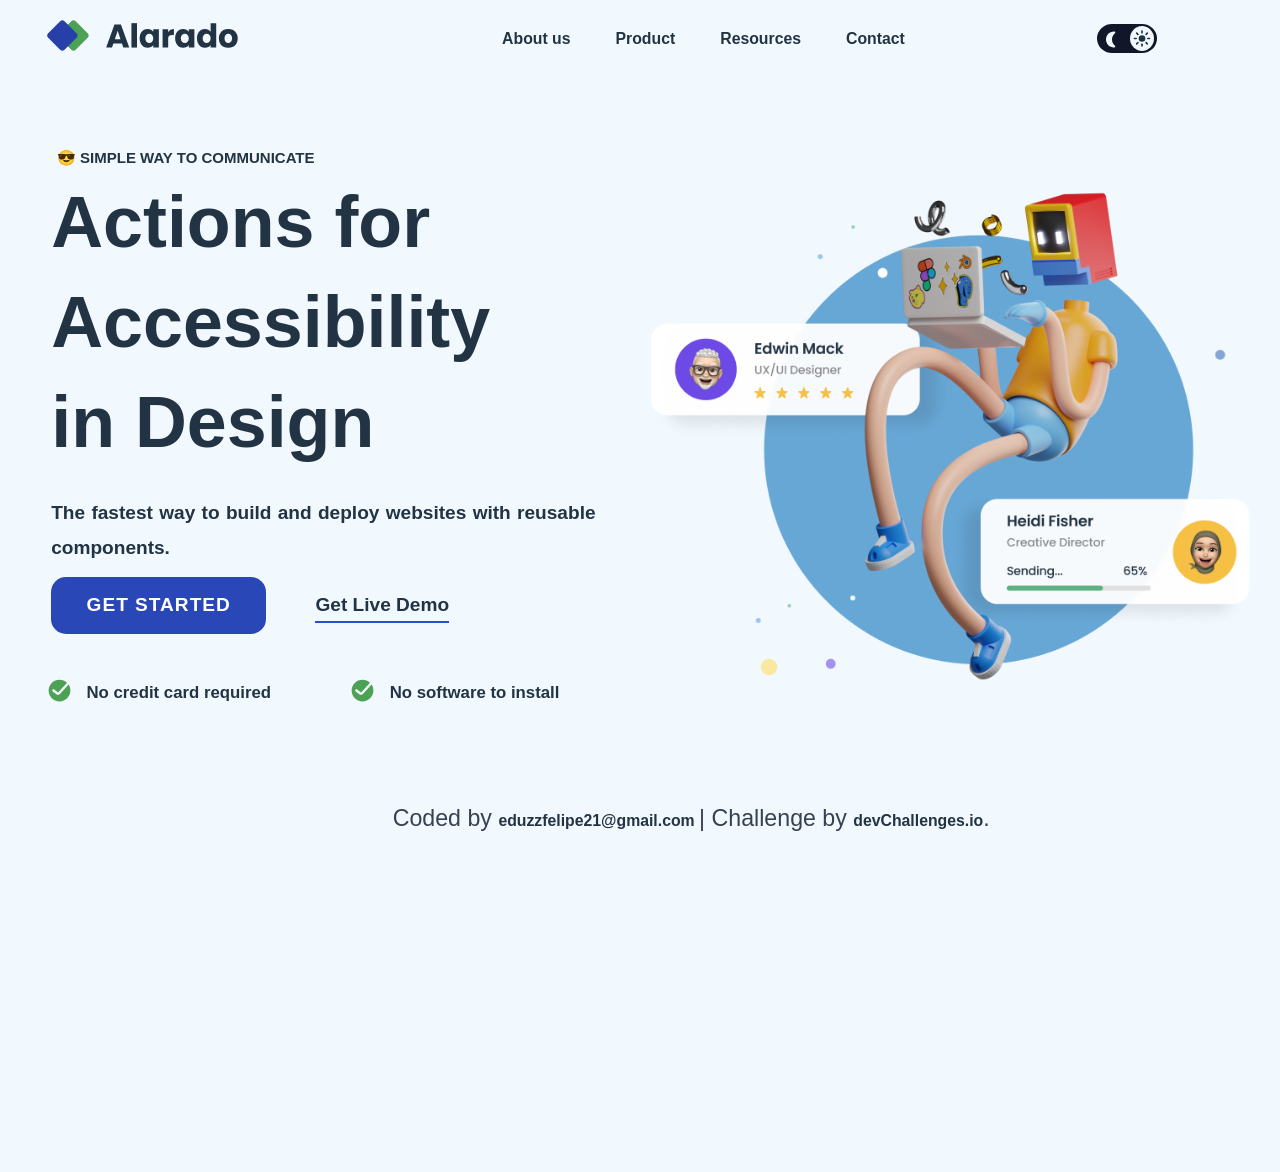
==== index.html @ b88cd570 "feat: primeiro commit do projeto Simple Homepage" ====
<!DOCTYPE html>
<html lang="en">
  <head>
    <meta charset="UTF-8" />
    <meta name="viewport" content="width=device-width, initial-scale=1.0" />
    <link rel="preconnect" href="https://fonts.googleapis.com" />
    <link rel="preconnect" href="https://fonts.gstatic.com" crossorigin />
    <link
      rel="preload"
      href="https://fonts.googleapis.com/css2?family=Poppins:ital,wght@0,100;0,200;0,300;0,400;0,500;0,600;
    0,700;0,800;0,900;1,100;1,200;1,300;1,400;1,500;1,600;1,700;1,800;1,900&display=swap"
      rel="stylesheet"
    />
    <link
      rel="icon"
      href="resources/favicon.ico"
      type="image/x-icon"
      sizes="96x96"
    />
    <link rel="stylesheet" href="estilos/style.css" />

    <title>Simple Homepage - Alarado | devChallenges.io</title>

    <!--You are welcome to delete these styles or modify them in your own stylesheet -->
    <style>
      body {
        height: 100vh;
      }

      .author-info {
        text-align: center;
        margin-top: -25%;
        color: rgb(55, 65, 81);
      }

      .author-info a {
        text-decoration: none;
      }
    </style>
  </head>
  <body>
    <header>
      <!-- Menu da página(PC), menu da página(Mobile), sua logo e botão de fechamento do menu(mobile)  -->
      <img src="resources/logo-light.svg" class="logo" alt="Logo" />

      <nav class="menu">
        <li><a href="#about-us" onclick="select(this)">About us</a></li>
        <li><a href="#Product" onclick="select(this)">Product</a></li>
        <li><a href="#Resources" onclick="select(this)">Resources</a></li>
        <li><a href="#Contact" onclick="select(this)">Contact</a></li>
        <button onclick="toggleTheme()" class="theme-button">
          <img src="resources/Moon_fill_light.svg" id="moon" alt="Moon Light" />
          <img
            src="resources/Sun_fill.svg"
            width="24px"
            id="sun"
            alt="Sun Dark"
          />
        </button>
      </nav>
      <button onclick="menu()" class="menu-button">
        <img
          src="resources/hamburger-button.svg"
          id="img-menu"
          alt="botão menu"
        />
      </button>
      <button type="button" onclick="closerMenu()" class="closer-menu">
        <img
          src="resources/close-button.svg"
          id="img-close"
          alt="botão fechar menu"
        />
      </button>
      <main>
        <span>&#128526; simple way to communicate</span>
        <!-- Texto Principal da página -->
        <h1>
          Actions for <br />
          Accessibility <br />
          in Design
        </h1>
        <img
          class="hero_img"
          src="resources/hero-image-simple-homepage.png"
          alt="hero image"
          loading="lazy"
        />
        <p>
          The fastest way to build and deploy websites with reusable
          <br />components.
        </p>
        <button
          onclick="window.location.href='https://devchallenges.io/profile/e5c9ee29-2050-4c3e-bc71-981c14b0b442'"
          class="btn-start"
        >
          GET STARTED
        </button>
        <a class="demo" href="https://github.com/EduzzDev">Get Live Demo</a>
      </main>
    </header>
    <footer>
      <ul class="features">
        <li class="feature-item">
          <img
            class="done-img"
            src="resources/Done_ring_round_fill.svg"
            alt="Done ring"
          />No credit card required
        </li>
        <li class="feature-item">
          <img
            class="done-img"
            src="resources/Done_ring_round_fill.svg"
            alt="Done ring"
          />No software to install
        </li>
      </ul>
      <div class="author-info">
        Coded by <a href="#">eduzzfelipe21@gmail.com </a> | Challenge by
        <a href="https://www.devchallenges.io?ref=challenge" target="_blank"
          >devChallenges.io</a
        >.
      </div>
    </footer>
    <script>
      // Trava o menu na opção selecionada
      select = (element) => {
        const links = document.querySelectorAll(".menu li a");
        links.forEach((link) => {
          link.classList.remove("active");
        });
        element.classList.add("active");
      };
      // Seleção de elementos
      const main = document.querySelector("main");
      const footer = document.querySelector("footer");
      const imgMenu = document.getElementById("img-menu");
      const menuButton = document.querySelector(".menu-button");
      const buttonToggle = document.querySelector(".theme-button");
      const buttonLiveDemo = document.querySelector(".demo");
      const heroImg = document.querySelector(".hero_img");

      function toggleTheme() {
        const body = document.body;
        body.classList.toggle("dark-theme");
        body.classList.toggle("light-theme");
        let theme = "light-theme";
        if (body.classList.contains("dark-theme")) {
          theme = "dark-theme";
        }
        if (document.body.classList.contains("dark-theme")) {
          menuButton.style.backgroundColor = "#111729";
        } else {
          menuButton.style.backgroundColor = "#f2f9fe";
        }

        localStorage.setItem("theme", theme);
        applyThemeStyles(theme);
      }
      // Função do menu mobile
      function menu() {
        const menu = document.querySelector(".menu");
        const closerMenu = document.querySelector(".closer-menu");
        buttonToggle.style.display = "block";
        closerMenu.style.display = "block";
        menuButton.style.position = "fixed";
        menuButton.style.display = "block";
        menuButton.style.width = "80%";
        menuButton.style.height = "100%";
        menuButton.style.zIndex = "10";
        menuButton.style.top = "0";
        imgMenu.style.display = "none";
        menu.style.display = "flex";
        menu.style.flexDirection = "column";
        menu.style.alignItems = "center";
        menu.style.justifyContent = "center";
        menuButton.style.backgroundColor = "#f2f9fe";

        main.style.bottom = "350px";
        footer.style.bottom = "340px";
        footer.style.position = "relative";
      }
      // Função para fechar o menu mobile
      function closerMenu() {
        const imgMenu = document.getElementById("img-menu");
        const menu = document.querySelector(".menu");
        const closerMenu = document.querySelector(".closer-menu");
        imgMenu.style.display = "block";
        menuButton.style.backgroundColor = "transparent";
        menuButton.style.position = "relative";
        buttonToggle.style.display = "none";
        closerMenu.style.display = "none";
        menu.style.display = "none";
        menuButton.style.width = "0%";
        main.style.bottom = "0";
        main.style.zIndex = "1";
        footer.style.bottom = "0";
      }
      // Aplica os estilos do tema
      function applyThemeStyles(theme) {
        let chooseColor = document.querySelectorAll(
          "a, span, h1, p, .demo, .feature-item"
        );
        let logoDark = document.querySelector(".logo");
        let moon = document.getElementById("moon");
        let sun = document.getElementById("sun");
        let authorInfo = document.querySelector(".author-info");
        let imgCloser = document.getElementById("img-close");

        if (theme === "dark-theme") {
          chooseColor.forEach((el) => (el.style.color = "#f2f9fe"));
          moon.src = "resources/Moon_fill.svg";
          sun.src = "resources/Sun_fill_light.png";
          moon.style.backgroundColor = "#f2f9fe";
          moon.style.borderRadius = "50%";
          sun.style.backgroundColor = "transparent";
          logoDark.src = "resources/logo-dark.svg";
          authorInfo.style.color = "#f2f9fe";
          imgCloser.src = "resources/close-button-white.svg";
          imgMenu.src = "resources/hamburger-button-white.svg";
        } else {
          chooseColor.forEach((el) => (el.style.color = "#223344"));
          moon.src = "resources/Moon_fill_light.svg";
          moon.style.backgroundColor = "transparent";
          sun.src = "resources/Sun_fill.svg";
          sun.style.backgroundColor = "#f2f9fe";
          authorInfo.style.color = "#374151";
          logoDark.src = "resources/logo-light.svg";

          imgCloser.src = "resources/close-button.svg";
          imgMenu.src = "resources/hamburger-button.svg";
        }
      }
      // Carrega o tema salvo no localStorage
      function loadTheme() {
        const theme = localStorage.getItem("theme");

        if (theme === "dark-theme") {
          document.body.classList.add("dark-theme");
        } else {
          document.body.classList.add("light-theme");
        }

        applyThemeStyles(theme);
      }
      // Evento para carregar o tema ao iniciar a página
      window.addEventListener("DOMContentLoaded", loadTheme);
    </script>
  </body>
</html>
---- estilos/style.css ----
* {
  margin: 0;
  font-family: "Poppins", sans-serif;
  box-sizing: border-box;
}

.menu {
  display: flex;
  gap: 45px;
  padding: 0;
  margin-left: 8%;
  justify-content: center;
  cursor: pointer;
}

main {
  position: relative;
  z-index: 1;
}
body {
  position: relative;
  background-color: #f2f9fe;
  z-index: 1;
  overflow-x: hidden;
}
li,
a {
  text-decoration: none;
  list-style: none;
  color: #111729;
}
li {
  font-size: 16px;
  font-weight: 600;
  position: relative;
  top: 2px;
}
li:hover a:hover {
  color: #2a4dd0;
  box-shadow: inset 0 -2px 0 0 #2a4dd0;
  padding-bottom: 6px;
  font-size: 15px;
}
.active {
  color: #2a4dd0;
  box-shadow: inset 0 -2px 0 0 #2a4dd0;
  padding-bottom: 6px;
  font-size: 15px;
}

.logo {
  position: relative;
  top: 20px;
  margin-left: 65px;
}

.theme-button {
  width: 60px;
  height: 29px;
  text-decoration: none;
  background-color: #111729;
  border-radius: 50% / 100%;
  cursor: pointer;
  position: relative;
  left: 24%;
  bottom: 4px;
  border: 2px solid #111729;
}
#sun {
  background-color: #f2f9fe;
  border-radius: 50%;
  width: 24px;
  position: relative;
  left: 15px;
  height: 25px;
  padding: 2px;
  bottom: 29px;
}
#moon {
  position: relative;
  right: 16px;
  width: 24px;
  height: 25px;
}
span {
  text-transform: uppercase;
  font-size: 14px;
  font-weight: 600;
  color: #223344;
  position: relative;
  margin-left: 65px;
  top: 5dvw;
}
h1 {
  font-size: 5dvw;
  font-weight: 800;
  color: #111729;
  position: relative;
  left: 65px;
  top: 5.5dvw;
  line-height: 90px;
}
.hero_img {
  position: relative;
  left: 55%;
  width: 538px;
  max-width: 100%;
  bottom: 18dvw;
}
p {
  font-size: 17px;
  font-weight: 600;
  color: #223344;
  position: relative;
  left: 65px;
  bottom: 28dvw;
  width: 100%;
  line-height: 25px;
}
.btn-start {
  width: 170px;
  height: 50px;
  background-color: #2947b6;
  color: #fff;
  border: none;
  border-radius: 15px;
  font-size: 16px;
  font-weight: 600;
  cursor: pointer;
  position: relative;
  left: 60px;
  bottom: 27dvw;
  letter-spacing: 1px;
}
.demo {
  color: #2947b6;
  font-size: 16px;
  font-weight: 600;
  position: relative;
  left: 85px;
  bottom: 27dvw;
  padding-bottom: 8px;
  box-shadow: inset 0 -2px 0 0 #2a4dd0;
}
.feature-item {
  position: relative;
  font-size: 14px;
  width: 250px;
  height: 100px;
  left: 45px;
  margin-left: -28px;
  color: #494949;

}
.features {
  position: relative;
  bottom: 50.8dvh;
  display: flex;
}
.done-img {
  position: relative;
  padding-right: 8px;
  top: 7px;
}
.menu-button {
  display: none;
}
.menu-button .light-theme {
  background-color: #f2f9fe;
}
.menu-button .dark-theme {
  background-color: #111729;
}
.closer-menu {
  display: none;
  text-decoration: none;
  background-color: transparent;
  border: none;
  position: relative;
  z-index: 10;
  bottom: 87dvw;
}
#img-menu {
  position: relative;
  width: 32px;
  height: 32px;
  display: none;
}

/* Versão escura */
body.dark-theme {
  background-color: #111729;
  color: #f2f9fe;
}

/* Responsividade mobile*/
@media screen and (max-width: 430px) and (min-height: 900px) {
  .logo {
    width: 40dvw;
    position: relative;
    right: 8dvb;
    margin-left: 20dvw;
    margin-right: -10%;
    top: 18px;
  }
  .hero_img {
    position: relative;
    bottom: 52dvw;
    left: -1%;
    width: 100%;
  }
  .feature-item {
    font-size: 14px;
    margin-left: 5%;
  }
  h1 {
    font-size: 13dvw;
    line-height: 16vw;
    left: 7%;
  }
  p {
    font-size: 6dvw;
    position: relative;
    width: 90%;
    bottom: -4vw;
    margin-left: -10%;
  }
  span {
    position: relative;
    margin-left: 6%;
    top: 92dvw;
  }
  menu,
  h1 {
    position: relative;
    top: 92vw;
    margin-left: -3%;
  }
  .btn-start,
  .demo {
    position: relative;
    left: 5%;
    bottom: -8vw;
    margin-left: 4%;
  }
  .btn-start {
    position: relative;
    left: 1%;
  }
  .menu {
    display: none;
    position: relative;
    z-index: 20;
  }
  li,
  nav {
    font-size: 28px;
    position: relative;
    left: 10dvw;
    top: 17dvw;
    cursor: none;
  }
  a {
    color: rgb(17, 23, 41);
  }
  .theme-button {
    display: none;
    position: relative;
    top: 15vw;
    left: 10vw;
  }
  .feature-item {
    position: relative;
    padding: 1px;
    top: 118vw;
    margin-left: -14dvw;
    font-size: 4.2vw;
    margin-right: 20%;
  }
  .done-img {
    position: relative;
    padding-right: 1dvw;
  }
  .menu-button {
    display: flex;
    position: relative;
    left: 46dvw;
    text-decoration: none;
    border: none;
    background-color: #f2f9fe;
    bottom: 0.5dvw;
    display: flex;
    z-index: 2;
  }
  .author-info {
    font-size: 18px;
    top: 35dvw;
    position: relative;
  }
  #img-menu {
    display: flex;
    bottom: 3dvw;
    left: 40.5dvw;
    width: 10dvw;
  }
  .closer-menu {
    left: 87vw;
  }
  #img-close {
    width: 10vw;
    height: 80px;
    display: block;
  }
  br {
    display: none;
  }
}
@media screen and (min-width: 350px) and (max-width: 390px) {
  .logo {
    width: 40dvw;
    position: relative;
    right: 8dvb;
    margin-left: 20dvw;
    margin-right: -10%;
    top: 18px;
  }
  .hero_img {
    position: relative;
    bottom: 48dvw;
    left: -1%;
    width: 100%;
  }
  .feature-item {
    font-size: 14px;
    margin-left: 5%;
  }
  h1 {
    font-size: 13dvw;
    line-height: 16vw;
    left: 7%;
  }
  p {
    font-size: 120%;
    position: relative;
    width: 100%;
    bottom: -5vw;
    margin-left: -14.5dvw;
  }
  span {
    position: relative;
    margin-left: 6%;
    top: 95dvw;
  }
  menu,
  h1 {
    position: relative;
    top: 94vw;
    margin-left: -3%;
  }
  .btn-start,
  .demo {
    position: relative;
    left: 1%;
    bottom: -10vw;
    margin-left: 3%;
  }
  .btn-start {
    position: relative;
    left: -0.6%;
  }
  .menu {
    display: none;
    position: relative;
    z-index: 20;
  }
  li,
  nav {
    font-size: 24px;
    position: relative;
    left: 10dvw;
    top: 17dvw;
  }
  a {
    color: rgb(17, 23, 41);
  }
  .theme-button {
    display: none;
    position: relative;
    top: 15vw;
    left: 10vw;
  }
  .feature-item {
    position: relative;
    padding-top: 6.2dvw;
    top: 52dvb;
    margin-left: -20dvw;
    font-size: 4.5dvw;
    margin-right: 25%;
  }
  .done-img {
    position: relative;
    padding-right: 1dvw;
  }
  .menu-button {
    display: flex;
    position: relative;
    left: 49dvw;
    text-decoration: none;
    border: none;
    background-color: transparent;
    z-index: 4;
    height: 100%;
  }
  .author-info {
    font-size: 18px;
    padding-top: 16dvw;
    top: 18dvw;
    position: relative;
  }
  #img-menu {
    display: flex;
    left: 35dvw;
  }
  .closer-menu {
    left: 87vw;
    bottom: 24em;
  }
  #img-close {
    width: 10vw;
    height: 80px;
    display: block;
  }
  br {
    display: none;
  }
}

@media screen and (min-width: 420px) and (max-width: 679px) and (max-height: 899px) {
  .logo {
    width: 40dvw;
    position: relative;
    right: 8dvb;
    margin-left: 20dvw;
    margin-right: -10%;
    top: 18px;
  }
  .hero_img {
    position: relative;
    bottom: 52dvw;
    left: 1%;
    width: 98%;
  }
  .feature-item {
    font-size: 14px;
    margin-left: 5%;
  }
  h1 {
    font-size: 13dvw;
    line-height: 16vw;
    left: 7%;
  }
  p {
    font-size: 4dvb;
    position: relative;
    width: 90%;
    bottom: -4vw;
    margin-left: -6dvw;
  }
  span {
    position: relative;
    margin-left: 6%;
    top: 92dvw;
  }
  menu,
  h1 {
    position: relative;
    top: 92vw;
    margin-left: -3%;
  }
  .btn-start,
  .demo {
    position: relative;
    left: 5%;
    bottom: -7dvb;
    margin-left: 4%;
  }
  .btn-start {
    position: relative;
    left: 1%;
  }
  .menu {
    display: none;
    position: relative;
    z-index: 20;
  }
  li,
  nav {
    font-size: 28px;
    position: relative;
    left: 10dvw;
    top: 17dvw;
    cursor: none;
  }
  a {
    color: rgb(17, 23, 41);
  }
  .theme-button {
    display: none;
    position: relative;
    top: 15vw;
    left: 10vw;
  }
  .feature-item {
    position: relative;
    padding: 1px;
    top: 58dvb;
    margin-left: -7dvb;
    font-size: 3.2dvb;
    margin-right: 20%;
  }
  .done-img {
    position: relative;
    padding-right: 1dvw;
  }
  .menu-button {
    display: flex;
    position: relative;
    left: 46dvw;
    text-decoration: none;
    border: none;
    background-color: transparent;
    bottom: 0.5dvw;
    display: flex;
    z-index: 2;
  }
  .author-info {
    font-size: 3dvb;
    top: 32dvb;
    position: relative;
  }
  #img-menu {
    display: flex;
    bottom: 3dvw;
    left: 40.5dvw;
    width: 10dvw;
  }
  .closer-menu {
    left: 87vw;
  }
  #img-close {
    width: 10vw;
    height: 80px;
    display: block;
  }
  br {
    display: none;
  }
}

@media screen and (min-width: 280px) and (max-width: 427px) {
  .logo {
    width: 45dvw;
    position: relative;
    right: 8dvb;
    margin-left: 20dvw;
    margin-right: -10%;
    top: 18px;
  }
  .hero_img {
    position: relative;
    bottom: 44dvw;
    left: -1%;
    width: 100%;
  }
  .feature-item {
    font-size: 14px;
    margin-left: 5%;
  }
  h1 {
    font-size: 13dvw;
    line-height: 16vw;
    left: 7%;
  }
  p {
    font-size: 120%;
    position: relative;
    width: 100%;
    bottom: -10vw;
    margin-left: -14.5dvw;
  }
  span {
    position: relative;
    margin-left: 6%;
    top: 100dvw;
  }
  menu,
  h1 {
    position: relative;
    top: 99vw;
    margin-left: -3%;
    position: relative;
  }
  .btn-start,
  .demo {
    position: relative;
    left: 1%;
    bottom: -15vw;
    margin-left: 3%;
  }
  .btn-start {
    position: relative;
    left: -0.6%;
  }
  .menu {
    display: none;
    position: relative;
    z-index: 20;
  }
  li,
  nav {
    font-size: 24px;
    position: relative;
    left: 10dvw;
    top: 17dvw;
  }
  a {
    color: rgb(17, 23, 41);
  }
  .theme-button {
    display: none;
    position: relative;
    top: 15vw;
    left: 10vw;
  }
  .feature-item {
    position: relative;
    padding-top: 6.2dvw;
    top: 55dvb;
    margin-left: -20dvw;
    font-size: 4.5dvw;
    margin-right: 25%;
  }
  .done-img {
    position: relative;
    padding-right: 1dvw;
  }
  .menu-button {
    display: flex;
    position: relative;
    left: 49dvw;
    top: 0.1dvb;
    text-decoration: none;
    border: none;
    background-color: transparent;
    z-index: 4;
  }
  .author-info {
    font-size: 18px;
    padding-top: 16dvw;
    top: 20dvw;
    position: relative;
  }
  #img-menu {
    display: block;
    left: 35dvw;
    bottom: 3.2dvb;
  }
  .closer-menu {
    left: 87vw;
    bottom: 25em;
  }
  #img-close {
    width: 10vw;
    height: 80px;
    display: block;
  }
  br {
    display: none;
  }
}

/* Responsividade para tablets  */

@media screen and (min-width: 600px) and (max-width: 999px) {
  .logo {
    width: 35dvw;
    position: relative;
    right: 8dvb;
    margin-left: 20dvw;
    margin-right: -10%;
    top: 18px;
  }
  .hero_img {
    position: relative;
    bottom: 44dvw;
    left: 8%;
    width: 80%;
  }
  h1 {
    font-size: 13dvw;
    line-height: 16vw;
    left: 7%;
  }
  p {
    font-size: 4.5dvw;
    position: relative;
    width: 95%;
    bottom: -8dvw;
    margin-left: -6dvw;
    line-height: 5dvw;
  }
  span {
    position: relative;
    margin-left: 6%;
    top: 80dvw;
    font-size: 16px;
  }
  menu,
  h1 {
    position: relative;
    top: 79vw;
    margin-left: -3%;
  }
  .btn-start,
  .demo {
    position: relative;
    left: 5%;
    bottom: -12vw;
    margin-left: 4%;
    height: 12dvw;
    width: 38dvw;
    font-size: calc(2px + 3dvw);
  }
  .btn-start {
    position: relative;
    left: 1%;
  }
  .menu {
    display: none;
    position: relative;
    z-index: 20;
  }
  li,
  nav {
    font-size: 48px;
    position: relative;
    left: 10dvw;
    top: 16dvw;
    cursor: pointer;
    line-height: 76px;
  }
  .active {
    color: #2a4dd0;
    box-shadow: inset 0 -4px 0 0 #2a4dd0;
    padding-bottom: 6px;
    font-size: 5dvw;
  }
  li:hover a:hover {
    color: #2a4dd0;
    box-shadow: inset 0 -4px 0 0 #2a4dd0;
    padding-bottom: 6px;
    font-size: 5vw;
  }
  a {
    color: rgb(17, 23, 41);
  }
  .theme-button {
    display: none;
    position: relative;
    top: 15vw;
    left: 10vw;
    width: 124px;
    height: 51px;
  }
  #moon {
    position: relative;
    right: 4px;
    width: 44px !important;
    height: 56px;
    bottom: 4px;
  }
  #sun {
    width: 44px;
    height: 44px;
    position: relative;
    bottom: 10px;
    left: 8px;
  }
  .feature-item {
    width: 50%;
    position: relative;
    padding: 1px;
    top: 60dvb;
    margin-left: -8.2dvw;
    font-size: calc(12px + 1.5dvw);
    margin-right: 10dvw;
    line-height: 1;
  }
  .done-img {
    position: relative;
    padding-right: 1dvw;
  }
  .menu-button {
    display: flex;
    position: relative;
    left: 46dvw;
    text-decoration: none;
    border: none;
    background-color: transparent;
    bottom: 4dvw;
    display: flex;
    z-index: 2;
    height: 100%;
  }
  .author-info {
    font-size: calc(12px + 1.5dvw);
    top: 38dvw;
    width: 90%;
    position: relative;
  }
  #img-menu {
    display: flex;
    bottom: 45%;
    left: 40.5dvw;
    width: 58px;
    height: 48px;
  }
  .closer-menu {
    left: 85dvw;
    bottom: 85dvw;
  }
  #img-close {
    width: 80px;
    height: 80px;
  }
  br {
    display: none;
  }
}

@media screen and (min-width: 900px) and (min-height: 1400px) {
  .logo {
    width: 35dvw;
    position: relative;
    right: 8dvb;
    margin-left: 20dvw;
    margin-right: -10%;
    top: 18px;
  }
  .hero_img {
    position: relative;
    bottom: 44dvw;
    left: 8%;
    width: 80%;
  }
  .feature-item {
    font-size: 14px;
    margin-left: 5%;
  }
  h1 {
    font-size: 13dvw;
    line-height: 16vw;
    left: 7%;
  }
  p {
    font-size: 4.2dvw;
    position: relative;
    width: 95%;
    bottom: -9dvw;
    margin-left: -3%;
    line-height: 5dvw;
  }
  span {
    position: relative;
    margin-left: 6%;
    top: 80dvw;
    font-size: 18px;
  }
  menu,
  h1 {
    position: relative;
    top: 79vw;
    margin-left: -3%;
  }
  .btn-start,
  .demo {
    position: relative;
    left: 5%;
    bottom: -12dvw;
    margin-left: 4%;
    height: 9dvw;
    width: 35dvw;
    font-size: 26px;
  }
  .btn-start {
    position: relative;
    left: 1%;
  }
  .menu {
    display: none;
    position: relative;
    z-index: 20;
  }
  li,
  nav {
    font-size: 48px;
    position: relative;
    left: 10dvw;
    top: 16dvw;
    cursor: pointer;
    line-height: 76px;
  }
  .active {
    color: #2a4dd0;
    box-shadow: inset 0 -4px 0 0 #2a4dd0;
    padding-bottom: 6px;
    font-size: 5dvw;
  }
  li:hover a:hover {
    color: #2a4dd0;
    box-shadow: inset 0 -4px 0 0 #2a4dd0;
    padding-bottom: 6px;
    font-size: 5vw;
  }
  a {
    color: rgb(17, 23, 41);
  }
  .theme-button {
    display: none;
    position: relative;
    top: 15vw;
    left: 10vw;
    width: 124px;
    height: 51px;
  }
  #moon {
    position: relative;
    right: 4px;
    width: 44px !important;
    height: 56px;
    bottom: 4px;
  }
  #sun {
    width: 44px;
    height: 44px;
    position: relative;
    bottom: 10px;
    left: 8px;
  }
  .feature-item {
    position: relative;
    padding: 1px;
    top: 59dvb;
    margin-left: -4dvw;
    font-size: 3vw;
    margin-right: 10%;
    line-height: 1;
  }
  .done-img {
    position: relative;
    padding-right: 1dvw;
    width: 20%;
  }
  .menu-button {
    display: flex;
    position: relative;
    left: 46dvw;
    text-decoration: none;
    border: none;
    background-color: transparent;
    bottom: 0.2dvw;
    display: flex;
    z-index: 2;
    height: 100%;
  }
  .author-info {
    font-size: 26px;
    top: 42dvw;
    position: relative;
  }
  #img-menu {
    display: flex;
    bottom: 3.5dvw;
    left: 40.5dvw;
    width: 58px;
    height: 48px;
  }
  .closer-menu {
    left: 85dvw;
    bottom: 65dvw;
  }
  #img-close {
    width: 80px;
    height: 80px;
  }
  br {
    display: none;
  }
}

/* Responsividade para desktops  */
@media screen and (min-width: 1000px) and (min-height: 650px) { 
  h1,
  p,
  .btn-start,
  .demo,
  .feature-item,
  .author-info {
    left: 4%;
  }
  span {
    left: -0.9dvb;
    font-size: calc(2.2px + 1dvw);
    position: relative;
    top: 6.5dvw;
  }
  h1 {
    font-size: calc(27px + 3.5dvw);
    top: 7dvw;
    width: 38%;
    line-height: 7.8dvw;
    font-weight: 800;
  }
  p {
    bottom: 35dvw;
    font-weight: 600;
    font-size: calc(5px + 1.1dvw);
    width: 50%;
    line-height: 2.8dvw;
    word-spacing: 1px;
    color: #1F2937;

  }
  br {
    display: none;
  }
  li {
    position: relative;
    font-size: calc(5px + 1.3dvw);
    top: -1dvw;
    left: 5.5%;
  }
  .logo {
    left: -1.5dvw;
    top: 1.5dvw;
    width: 15dvw;
  }
  .hero_img {
    width: 48dvw;
    height: 20%;
    left: 50dvw;
  }
  .theme-button {
    left: 18%;
    top: -1dvw;
  }
  .btn-start,
  .demo {
    width: 16.8dvw;
    height: 4.5dvw;
    bottom: 34.2dvw;
    font-size: calc(5px + 1.1dvw);
    margin-right: 3.5%;
  }
  .features {
    bottom: 0;
  }
  .done-img {
    width: 12%;
    padding-right: 1dvw;
  }
  .feature-item {
    top: -31.5dvw;
    width: 28%;
    font-size: calc(4px + 1dvw);
    margin-right: 0.1dvb;
    margin-left: -3.5dvw;
  }
  .author-info {
    font-size: calc(4px + 1.5dvw);
    position: relative;
    bottom: 5.2dvb;
  }
  a{
     font-size: calc(3px + 1dvw);
     font-weight: 700;
  }
}
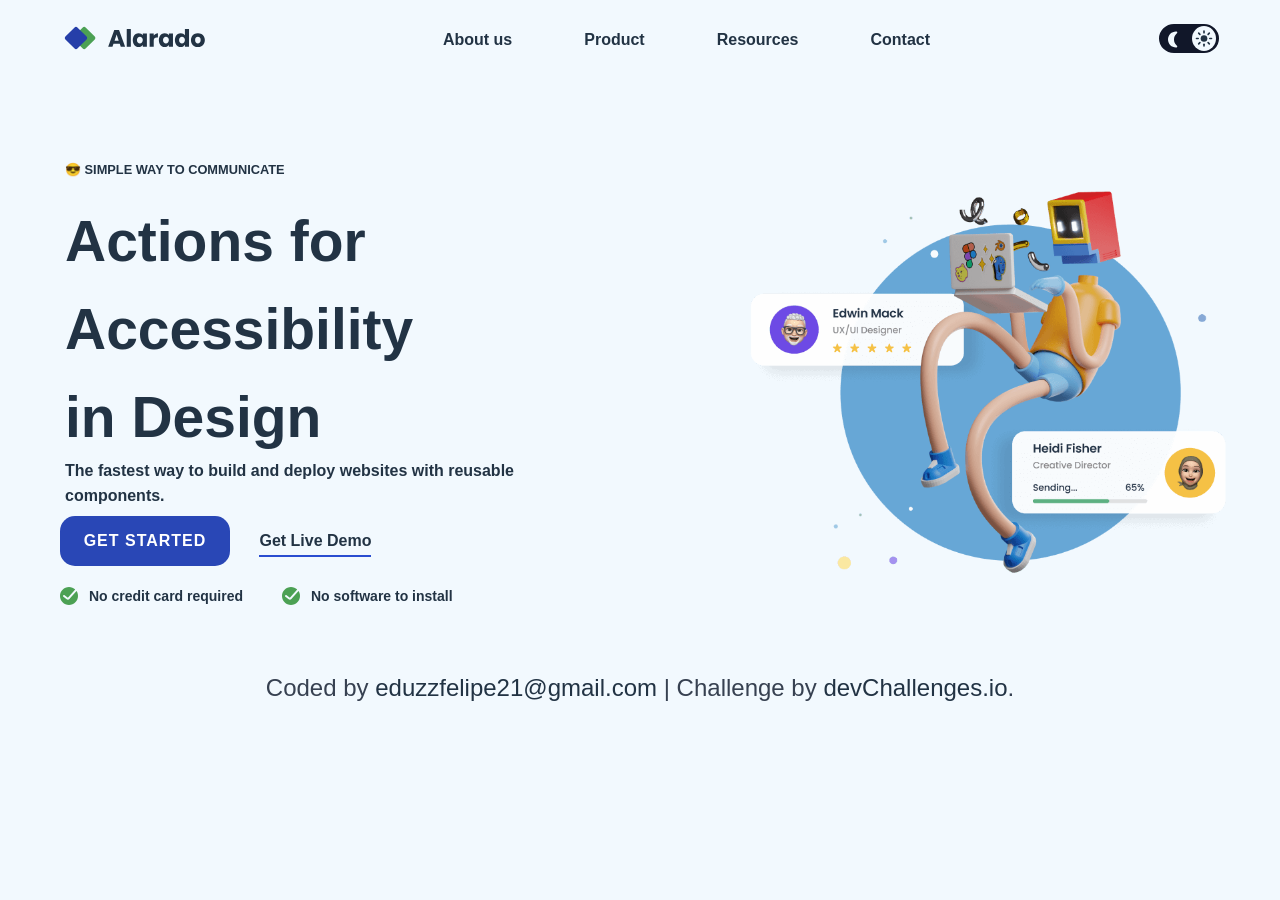
==== commit 66f21f2a: "mudanças" ====
--- a/index.html
+++ b/index.html
@@ -41,7 +41,12 @@
   <body>
     <header>
       <!-- Menu da página(PC), menu da página(Mobile), sua logo e botão de fechamento do menu(mobile)  -->
-      <img src="resources/logo-light.svg" class="logo" alt="Logo" />
+      <img
+        src="resources/logo-light.svg"
+        loading="lazy"
+        class="logo"
+        alt="Logo"
+      />
 
       <nav class="menu">
         <li><a href="#about-us" onclick="select(this)">About us</a></li>
@@ -61,6 +66,7 @@
       <button onclick="menu()" class="menu-button">
         <img
           src="resources/hamburger-button.svg"
+          loading="lazy"
           id="img-menu"
           alt="botão menu"
         />
@@ -68,6 +74,7 @@
       <button type="button" onclick="closerMenu()" class="closer-menu">
         <img
           src="resources/close-button.svg"
+          loading="lazy"
           id="img-close"
           alt="botão fechar menu"
         />
@@ -106,6 +113,7 @@
             class="done-img"
             src="resources/Done_ring_round_fill.svg"
             alt="Done ring"
+            loading="lazy"
           />No credit card required
         </li>
         <li class="feature-item">
@@ -113,6 +121,7 @@
             class="done-img"
             src="resources/Done_ring_round_fill.svg"
             alt="Done ring"
+            loading="lazy"
           />No software to install
         </li>
       </ul>
@@ -168,15 +177,18 @@
         menuButton.style.display = "block";
         menuButton.style.width = "80%";
         menuButton.style.height = "100%";
-        menuButton.style.zIndex = "10";
         menuButton.style.top = "0";
         imgMenu.style.display = "none";
         menu.style.display = "flex";
         menu.style.flexDirection = "column";
         menu.style.alignItems = "center";
         menu.style.justifyContent = "center";
-        menuButton.style.backgroundColor = "#f2f9fe";
-
+
+        if (document.body.classList.contains("dark-theme")) {
+          menuButton.style.backgroundColor = "#111729";
+        } else {
+          menuButton.style.backgroundColor = "#f2f9fe";
+        }
         main.style.bottom = "350px";
         footer.style.bottom = "340px";
         footer.style.position = "relative";
--- a/estilos/style.css
+++ b/estilos/style.css
@@ -1,121 +1,118 @@
 * {
   margin: 0;
-  font-family: "Poppins", sans-serif;
+  font-family: Poppins, sans-serif;
   box-sizing: border-box;
 }
-
 .menu {
   display: flex;
-  gap: 45px;
+  gap: 8dvh;
   padding: 0;
-  margin-left: 8%;
+  margin-left: 25dvh;
   justify-content: center;
   cursor: pointer;
 }
-
+body,
 main {
   position: relative;
   z-index: 1;
 }
 body {
-  position: relative;
   background-color: #f2f9fe;
-  z-index: 1;
   overflow-x: hidden;
 }
-li,
-a {
+a,
+li {
   text-decoration: none;
   list-style: none;
   color: #111729;
 }
 li {
-  font-size: 16px;
+  font-size: clamp(1rem , 1.5dvw , 1rem);
   font-weight: 600;
   position: relative;
-  top: 2px;
-}
+  top: 0.2dvw;
+}
+.active,
 li:hover a:hover {
   color: #2a4dd0;
   box-shadow: inset 0 -2px 0 0 #2a4dd0;
-  padding-bottom: 6px;
-  font-size: 15px;
-}
-.active {
-  color: #2a4dd0;
-  box-shadow: inset 0 -2px 0 0 #2a4dd0;
-  padding-bottom: 6px;
-  font-size: 15px;
-}
-
+  padding-bottom: 0.5dvw;
+  font-size: clamp(1rem , 1.5dvw, 1rem);
+}
 .logo {
   position: relative;
-  top: 20px;
-  margin-left: 65px;
-}
-
+  top: 2dvw;
+  margin-left: 5dvw;
+}
 .theme-button {
   width: 60px;
   height: 29px;
   text-decoration: none;
   background-color: #111729;
-  border-radius: 50% / 100%;
+  border-radius: 50%/100%;
   cursor: pointer;
   position: relative;
-  left: 24%;
+  left: calc(20% - 6dvb);
   bottom: 4px;
   border: 2px solid #111729;
 }
 #sun {
   background-color: #f2f9fe;
   border-radius: 50%;
-  width: 24px;
-  position: relative;
   left: 15px;
-  height: 25px;
   padding: 2px;
   bottom: 29px;
 }
+#moon,
+#sun {
+  width: 24px;
+  position: relative;
+  height: 25px;
+}
 #moon {
-  position: relative;
   right: 16px;
-  width: 24px;
-  height: 25px;
 }
 span {
   text-transform: uppercase;
-  font-size: 14px;
+  font-size: clamp(0.8rem, 1dvw, 1rem);
   font-weight: 600;
-  color: #223344;
-  position: relative;
+  color: #234;
   margin-left: 65px;
-  top: 5dvw;
+  top: calc(1dvw + 10dvb);;
+}
+h1,
+span {
+  position: relative;
 }
 h1 {
-  font-size: 5dvw;
+  font-size: clamp(3.56rem, 2dvw, 3.8rem);
   font-weight: 800;
   color: #111729;
-  position: relative;
   left: 65px;
-  top: 5.5dvw;
-  line-height: 90px;
+  top: 13.5dvh;
+  line-height: 88px;
 }
 .hero_img {
-  position: relative;
-  left: 55%;
-  width: 538px;
-  max-width: 100%;
-  bottom: 18dvw;
+  display: flex;
+  position: relative;
+  left: 58%;
+  width: 38vw;
+  height: 34dvw;
+  bottom: 14dvw;
 }
 p {
-  font-size: 17px;
-  font-weight: 600;
-  color: #223344;
-  position: relative;
+  display: flex;
+  font-size: clamp(1rem, 1dvw, 1rem);
+  color: #234;
   left: 65px;
-  bottom: 28dvw;
+  bottom: calc(24dvw + 1dvh);
   width: 100%;
   line-height: 25px;
+}
+.btn-start,
+p {
+  font-weight: 600;
+  position: relative;
 }
 .btn-start {
   width: 170px;
@@ -124,21 +121,20 @@
   color: #fff;
   border: none;
   border-radius: 15px;
-  font-size: 16px;
-  font-weight: 600;
   cursor: pointer;
-  position: relative;
   left: 60px;
-  bottom: 27dvw;
   letter-spacing: 1px;
+}
+.btn-start,
+.demo {
+  font-size: clamp(1rem, 1dvw, 1rem);
+  bottom: calc(22dvw + 3dvb);
 }
 .demo {
   color: #2947b6;
-  font-size: 16px;
   font-weight: 600;
   position: relative;
   left: 85px;
-  bottom: 27dvw;
   padding-bottom: 8px;
   box-shadow: inset 0 -2px 0 0 #2a4dd0;
 }
@@ -149,12 +145,12 @@
   height: 100px;
   left: 45px;
   margin-left: -28px;
+  top: 9dvb;
   color: #494949;
-
 }
 .features {
   position: relative;
-  bottom: 50.8dvh;
+  bottom: calc(19dvw + 15dvb);
   display: flex;
 }
 .done-img {
@@ -172,46 +168,52 @@
   background-color: #111729;
 }
 .closer-menu {
-  display: none;
   text-decoration: none;
   background-color: transparent;
   border: none;
-  position: relative;
-  z-index: 10;
+  z-index: 4;
   bottom: 87dvw;
 }
+#img-menu,
+.closer-menu {
+  display: none;
+  position: relative;
+}
 #img-menu {
-  position: relative;
   width: 32px;
   height: 32px;
-  display: none;
-}
-
-/* Versão escura */
+}
+.author-info {
+  font-size: clamp(1.5rem, 1dvw, 2rem);
+  position: relative;
+  top: 20px;
+}
 body.dark-theme {
   background-color: #111729;
   color: #f2f9fe;
 }
 
-/* Responsividade mobile*/
-@media screen and (max-width: 430px) and (min-height: 900px) {
+@media screen and (min-width: 250px) and (max-width: 790px) {
   .logo {
-    width: 40dvw;
-    position: relative;
+    width: 20dvh;
     right: 8dvb;
     margin-left: 20dvw;
     margin-right: -10%;
     top: 18px;
   }
+  .hero_img,
+  .logo {
+    position: relative;
+  }
   .hero_img {
-    position: relative;
-    bottom: 52dvw;
+    bottom: 50dvw;
     left: -1%;
     width: 100%;
+    height: 100%;
   }
   .feature-item {
-    font-size: 14px;
-    margin-left: 5%;
+    font-size: clamp(2rem, 1dvw, 2rem);
+    position: relative;
   }
   h1 {
     font-size: 13dvw;
@@ -219,49 +221,58 @@
     left: 7%;
   }
   p {
-    font-size: 6dvw;
-    position: relative;
-    width: 90%;
-    bottom: -4vw;
-    margin-left: -10%;
-  }
+    font-size: clamp(3dvh, 1dvw, 1.2rem);
+    line-height: 2.8dvh;
+    width: 100%;
+    bottom: -8.5dvw;
+    margin-left: calc(8.5dvw - 9.5dvb);
+    left: 7dvh;
+  }
+  p,
   span {
     position: relative;
-    margin-left: 6%;
-    top: 92dvw;
-  }
-  menu,
-  h1 {
-    position: relative;
-    top: 92vw;
+  }
+  span {
+    margin-left: 5.5%;
+    top: 95dvw;
+    font-size: clamp(2.4dvh, 1dvw, 1rem);
+  }
+  h1,
+  menu {
+    position: relative;
+    top: 94vw;
     margin-left: -3%;
   }
   .btn-start,
   .demo {
     position: relative;
-    left: 5%;
-    bottom: -8vw;
-    margin-left: 4%;
+    left: 1%;
+    bottom: -12dvw;
+    margin-left: 3%;
+    width: 50dvw;
+    height:8.5dvh;
+    font-size: clamp(2.5vh, 1dvw, 1rem);
   }
   .btn-start {
-    position: relative;
-    left: 1%;
+    left: -0.6%;
+  }
+  .btn-start,
+  .menu {
+    position: relative;
   }
   .menu {
     display: none;
-    position: relative;
-    z-index: 20;
+    z-index: 5;
   }
   li,
   nav {
-    font-size: 28px;
+    font-size: clamp(3.5dvh, 2dvw, 1.5rem);
     position: relative;
     left: 10dvw;
     top: 17dvw;
-    cursor: none;
   }
   a {
-    color: rgb(17, 23, 41);
+    color: #111729;
   }
   .theme-button {
     display: none;
@@ -271,11 +282,13 @@
   }
   .feature-item {
     position: relative;
-    padding: 1px;
-    top: 118vw;
-    margin-left: -14dvw;
-    font-size: 4.2vw;
-    margin-right: 20%;
+    padding-top: 6.2dvw;
+    top: 56.5dvw;
+    margin-left: -19dvw;
+    font-size: clamp(1.2rem, 1.2dvw, 1.2rem);
+    margin-right: 13dvb;
+    left: 8.9dvb;
+    width: 55%;
   }
   .done-img {
     position: relative;
@@ -284,805 +297,38 @@
   .menu-button {
     display: flex;
     position: relative;
-    left: 46dvw;
-    text-decoration: none;
-    border: none;
-    background-color: #f2f9fe;
-    bottom: 0.5dvw;
-    display: flex;
-    z-index: 2;
-  }
-  .author-info {
-    font-size: 18px;
-    top: 35dvw;
-    position: relative;
-  }
-  #img-menu {
-    display: flex;
-    bottom: 3dvw;
-    left: 40.5dvw;
-    width: 10dvw;
-  }
-  .closer-menu {
-    left: 87vw;
-  }
-  #img-close {
-    width: 10vw;
-    height: 80px;
-    display: block;
-  }
-  br {
-    display: none;
-  }
-}
-@media screen and (min-width: 350px) and (max-width: 390px) {
-  .logo {
-    width: 40dvw;
-    position: relative;
-    right: 8dvb;
-    margin-left: 20dvw;
-    margin-right: -10%;
-    top: 18px;
-  }
-  .hero_img {
-    position: relative;
-    bottom: 48dvw;
-    left: -1%;
-    width: 100%;
-  }
-  .feature-item {
-    font-size: 14px;
-    margin-left: 5%;
-  }
-  h1 {
-    font-size: 13dvw;
-    line-height: 16vw;
-    left: 7%;
-  }
-  p {
-    font-size: 120%;
-    position: relative;
-    width: 100%;
-    bottom: -5vw;
-    margin-left: -14.5dvw;
-  }
-  span {
-    position: relative;
-    margin-left: 6%;
-    top: 95dvw;
-  }
-  menu,
-  h1 {
-    position: relative;
-    top: 94vw;
-    margin-left: -3%;
-  }
-  .btn-start,
-  .demo {
-    position: relative;
-    left: 1%;
-    bottom: -10vw;
-    margin-left: 3%;
-  }
-  .btn-start {
-    position: relative;
-    left: -0.6%;
-  }
-  .menu {
-    display: none;
-    position: relative;
-    z-index: 20;
-  }
-  li,
-  nav {
-    font-size: 24px;
-    position: relative;
-    left: 10dvw;
-    top: 17dvw;
-  }
-  a {
-    color: rgb(17, 23, 41);
-  }
-  .theme-button {
-    display: none;
-    position: relative;
-    top: 15vw;
-    left: 10vw;
-  }
-  .feature-item {
-    position: relative;
-    padding-top: 6.2dvw;
-    top: 52dvb;
-    margin-left: -20dvw;
-    font-size: 4.5dvw;
-    margin-right: 25%;
-  }
-  .done-img {
-    position: relative;
-    padding-right: 1dvw;
-  }
-  .menu-button {
-    display: flex;
-    position: relative;
-    left: 49dvw;
+    left: 29dvw;
     text-decoration: none;
     border: none;
     background-color: transparent;
-    z-index: 4;
+    z-index: 3;
+    width: 50%;
     height: 100%;
   }
   .author-info {
     font-size: 18px;
     padding-top: 16dvw;
-    top: 18dvw;
+    top: 38dvw;
     position: relative;
   }
   #img-menu {
     display: flex;
-    left: 35dvw;
+    left: 55dvw;
   }
   .closer-menu {
-    left: 87vw;
-    bottom: 24em;
+    left: 80dvw;
+    bottom: 47dvh;
   }
   #img-close {
-    width: 10vw;
+    width: 15dvw;
     height: 80px;
     display: block;
   }
+  .menu {
+    left: -8.8dvb;
+    top: 25.5dvw;
+  }
   br {
     display: none;
   }
 }
-
-@media screen and (min-width: 420px) and (max-width: 679px) and (max-height: 899px) {
-  .logo {
-    width: 40dvw;
-    position: relative;
-    right: 8dvb;
-    margin-left: 20dvw;
-    margin-right: -10%;
-    top: 18px;
-  }
-  .hero_img {
-    position: relative;
-    bottom: 52dvw;
-    left: 1%;
-    width: 98%;
-  }
-  .feature-item {
-    font-size: 14px;
-    margin-left: 5%;
-  }
-  h1 {
-    font-size: 13dvw;
-    line-height: 16vw;
-    left: 7%;
-  }
-  p {
-    font-size: 4dvb;
-    position: relative;
-    width: 90%;
-    bottom: -4vw;
-    margin-left: -6dvw;
-  }
-  span {
-    position: relative;
-    margin-left: 6%;
-    top: 92dvw;
-  }
-  menu,
-  h1 {
-    position: relative;
-    top: 92vw;
-    margin-left: -3%;
-  }
-  .btn-start,
-  .demo {
-    position: relative;
-    left: 5%;
-    bottom: -7dvb;
-    margin-left: 4%;
-  }
-  .btn-start {
-    position: relative;
-    left: 1%;
-  }
-  .menu {
-    display: none;
-    position: relative;
-    z-index: 20;
-  }
-  li,
-  nav {
-    font-size: 28px;
-    position: relative;
-    left: 10dvw;
-    top: 17dvw;
-    cursor: none;
-  }
-  a {
-    color: rgb(17, 23, 41);
-  }
-  .theme-button {
-    display: none;
-    position: relative;
-    top: 15vw;
-    left: 10vw;
-  }
-  .feature-item {
-    position: relative;
-    padding: 1px;
-    top: 58dvb;
-    margin-left: -7dvb;
-    font-size: 3.2dvb;
-    margin-right: 20%;
-  }
-  .done-img {
-    position: relative;
-    padding-right: 1dvw;
-  }
-  .menu-button {
-    display: flex;
-    position: relative;
-    left: 46dvw;
-    text-decoration: none;
-    border: none;
-    background-color: transparent;
-    bottom: 0.5dvw;
-    display: flex;
-    z-index: 2;
-  }
-  .author-info {
-    font-size: 3dvb;
-    top: 32dvb;
-    position: relative;
-  }
-  #img-menu {
-    display: flex;
-    bottom: 3dvw;
-    left: 40.5dvw;
-    width: 10dvw;
-  }
-  .closer-menu {
-    left: 87vw;
-  }
-  #img-close {
-    width: 10vw;
-    height: 80px;
-    display: block;
-  }
-  br {
-    display: none;
-  }
-}
-
-@media screen and (min-width: 280px) and (max-width: 427px) {
-  .logo {
-    width: 45dvw;
-    position: relative;
-    right: 8dvb;
-    margin-left: 20dvw;
-    margin-right: -10%;
-    top: 18px;
-  }
-  .hero_img {
-    position: relative;
-    bottom: 44dvw;
-    left: -1%;
-    width: 100%;
-  }
-  .feature-item {
-    font-size: 14px;
-    margin-left: 5%;
-  }
-  h1 {
-    font-size: 13dvw;
-    line-height: 16vw;
-    left: 7%;
-  }
-  p {
-    font-size: 120%;
-    position: relative;
-    width: 100%;
-    bottom: -10vw;
-    margin-left: -14.5dvw;
-  }
-  span {
-    position: relative;
-    margin-left: 6%;
-    top: 100dvw;
-  }
-  menu,
-  h1 {
-    position: relative;
-    top: 99vw;
-    margin-left: -3%;
-    position: relative;
-  }
-  .btn-start,
-  .demo {
-    position: relative;
-    left: 1%;
-    bottom: -15vw;
-    margin-left: 3%;
-  }
-  .btn-start {
-    position: relative;
-    left: -0.6%;
-  }
-  .menu {
-    display: none;
-    position: relative;
-    z-index: 20;
-  }
-  li,
-  nav {
-    font-size: 24px;
-    position: relative;
-    left: 10dvw;
-    top: 17dvw;
-  }
-  a {
-    color: rgb(17, 23, 41);
-  }
-  .theme-button {
-    display: none;
-    position: relative;
-    top: 15vw;
-    left: 10vw;
-  }
-  .feature-item {
-    position: relative;
-    padding-top: 6.2dvw;
-    top: 55dvb;
-    margin-left: -20dvw;
-    font-size: 4.5dvw;
-    margin-right: 25%;
-  }
-  .done-img {
-    position: relative;
-    padding-right: 1dvw;
-  }
-  .menu-button {
-    display: flex;
-    position: relative;
-    left: 49dvw;
-    top: 0.1dvb;
-    text-decoration: none;
-    border: none;
-    background-color: transparent;
-    z-index: 4;
-  }
-  .author-info {
-    font-size: 18px;
-    padding-top: 16dvw;
-    top: 20dvw;
-    position: relative;
-  }
-  #img-menu {
-    display: block;
-    left: 35dvw;
-    bottom: 3.2dvb;
-  }
-  .closer-menu {
-    left: 87vw;
-    bottom: 25em;
-  }
-  #img-close {
-    width: 10vw;
-    height: 80px;
-    display: block;
-  }
-  br {
-    display: none;
-  }
-}
-
-/* Responsividade para tablets  */
-
-@media screen and (min-width: 600px) and (max-width: 999px) {
-  .logo {
-    width: 35dvw;
-    position: relative;
-    right: 8dvb;
-    margin-left: 20dvw;
-    margin-right: -10%;
-    top: 18px;
-  }
-  .hero_img {
-    position: relative;
-    bottom: 44dvw;
-    left: 8%;
-    width: 80%;
-  }
-  h1 {
-    font-size: 13dvw;
-    line-height: 16vw;
-    left: 7%;
-  }
-  p {
-    font-size: 4.5dvw;
-    position: relative;
-    width: 95%;
-    bottom: -8dvw;
-    margin-left: -6dvw;
-    line-height: 5dvw;
-  }
-  span {
-    position: relative;
-    margin-left: 6%;
-    top: 80dvw;
-    font-size: 16px;
-  }
-  menu,
-  h1 {
-    position: relative;
-    top: 79vw;
-    margin-left: -3%;
-  }
-  .btn-start,
-  .demo {
-    position: relative;
-    left: 5%;
-    bottom: -12vw;
-    margin-left: 4%;
-    height: 12dvw;
-    width: 38dvw;
-    font-size: calc(2px + 3dvw);
-  }
-  .btn-start {
-    position: relative;
-    left: 1%;
-  }
-  .menu {
-    display: none;
-    position: relative;
-    z-index: 20;
-  }
-  li,
-  nav {
-    font-size: 48px;
-    position: relative;
-    left: 10dvw;
-    top: 16dvw;
-    cursor: pointer;
-    line-height: 76px;
-  }
-  .active {
-    color: #2a4dd0;
-    box-shadow: inset 0 -4px 0 0 #2a4dd0;
-    padding-bottom: 6px;
-    font-size: 5dvw;
-  }
-  li:hover a:hover {
-    color: #2a4dd0;
-    box-shadow: inset 0 -4px 0 0 #2a4dd0;
-    padding-bottom: 6px;
-    font-size: 5vw;
-  }
-  a {
-    color: rgb(17, 23, 41);
-  }
-  .theme-button {
-    display: none;
-    position: relative;
-    top: 15vw;
-    left: 10vw;
-    width: 124px;
-    height: 51px;
-  }
-  #moon {
-    position: relative;
-    right: 4px;
-    width: 44px !important;
-    height: 56px;
-    bottom: 4px;
-  }
-  #sun {
-    width: 44px;
-    height: 44px;
-    position: relative;
-    bottom: 10px;
-    left: 8px;
-  }
-  .feature-item {
-    width: 50%;
-    position: relative;
-    padding: 1px;
-    top: 60dvb;
-    margin-left: -8.2dvw;
-    font-size: calc(12px + 1.5dvw);
-    margin-right: 10dvw;
-    line-height: 1;
-  }
-  .done-img {
-    position: relative;
-    padding-right: 1dvw;
-  }
-  .menu-button {
-    display: flex;
-    position: relative;
-    left: 46dvw;
-    text-decoration: none;
-    border: none;
-    background-color: transparent;
-    bottom: 4dvw;
-    display: flex;
-    z-index: 2;
-    height: 100%;
-  }
-  .author-info {
-    font-size: calc(12px + 1.5dvw);
-    top: 38dvw;
-    width: 90%;
-    position: relative;
-  }
-  #img-menu {
-    display: flex;
-    bottom: 45%;
-    left: 40.5dvw;
-    width: 58px;
-    height: 48px;
-  }
-  .closer-menu {
-    left: 85dvw;
-    bottom: 85dvw;
-  }
-  #img-close {
-    width: 80px;
-    height: 80px;
-  }
-  br {
-    display: none;
-  }
-}
-
-@media screen and (min-width: 900px) and (min-height: 1400px) {
-  .logo {
-    width: 35dvw;
-    position: relative;
-    right: 8dvb;
-    margin-left: 20dvw;
-    margin-right: -10%;
-    top: 18px;
-  }
-  .hero_img {
-    position: relative;
-    bottom: 44dvw;
-    left: 8%;
-    width: 80%;
-  }
-  .feature-item {
-    font-size: 14px;
-    margin-left: 5%;
-  }
-  h1 {
-    font-size: 13dvw;
-    line-height: 16vw;
-    left: 7%;
-  }
-  p {
-    font-size: 4.2dvw;
-    position: relative;
-    width: 95%;
-    bottom: -9dvw;
-    margin-left: -3%;
-    line-height: 5dvw;
-  }
-  span {
-    position: relative;
-    margin-left: 6%;
-    top: 80dvw;
-    font-size: 18px;
-  }
-  menu,
-  h1 {
-    position: relative;
-    top: 79vw;
-    margin-left: -3%;
-  }
-  .btn-start,
-  .demo {
-    position: relative;
-    left: 5%;
-    bottom: -12dvw;
-    margin-left: 4%;
-    height: 9dvw;
-    width: 35dvw;
-    font-size: 26px;
-  }
-  .btn-start {
-    position: relative;
-    left: 1%;
-  }
-  .menu {
-    display: none;
-    position: relative;
-    z-index: 20;
-  }
-  li,
-  nav {
-    font-size: 48px;
-    position: relative;
-    left: 10dvw;
-    top: 16dvw;
-    cursor: pointer;
-    line-height: 76px;
-  }
-  .active {
-    color: #2a4dd0;
-    box-shadow: inset 0 -4px 0 0 #2a4dd0;
-    padding-bottom: 6px;
-    font-size: 5dvw;
-  }
-  li:hover a:hover {
-    color: #2a4dd0;
-    box-shadow: inset 0 -4px 0 0 #2a4dd0;
-    padding-bottom: 6px;
-    font-size: 5vw;
-  }
-  a {
-    color: rgb(17, 23, 41);
-  }
-  .theme-button {
-    display: none;
-    position: relative;
-    top: 15vw;
-    left: 10vw;
-    width: 124px;
-    height: 51px;
-  }
-  #moon {
-    position: relative;
-    right: 4px;
-    width: 44px !important;
-    height: 56px;
-    bottom: 4px;
-  }
-  #sun {
-    width: 44px;
-    height: 44px;
-    position: relative;
-    bottom: 10px;
-    left: 8px;
-  }
-  .feature-item {
-    position: relative;
-    padding: 1px;
-    top: 59dvb;
-    margin-left: -4dvw;
-    font-size: 3vw;
-    margin-right: 10%;
-    line-height: 1;
-  }
-  .done-img {
-    position: relative;
-    padding-right: 1dvw;
-    width: 20%;
-  }
-  .menu-button {
-    display: flex;
-    position: relative;
-    left: 46dvw;
-    text-decoration: none;
-    border: none;
-    background-color: transparent;
-    bottom: 0.2dvw;
-    display: flex;
-    z-index: 2;
-    height: 100%;
-  }
-  .author-info {
-    font-size: 26px;
-    top: 42dvw;
-    position: relative;
-  }
-  #img-menu {
-    display: flex;
-    bottom: 3.5dvw;
-    left: 40.5dvw;
-    width: 58px;
-    height: 48px;
-  }
-  .closer-menu {
-    left: 85dvw;
-    bottom: 65dvw;
-  }
-  #img-close {
-    width: 80px;
-    height: 80px;
-  }
-  br {
-    display: none;
-  }
-}
-
-/* Responsividade para desktops  */
-@media screen and (min-width: 1000px) and (min-height: 650px) { 
-  h1,
-  p,
-  .btn-start,
-  .demo,
-  .feature-item,
-  .author-info {
-    left: 4%;
-  }
-  span {
-    left: -0.9dvb;
-    font-size: calc(2.2px + 1dvw);
-    position: relative;
-    top: 6.5dvw;
-  }
-  h1 {
-    font-size: calc(27px + 3.5dvw);
-    top: 7dvw;
-    width: 38%;
-    line-height: 7.8dvw;
-    font-weight: 800;
-  }
-  p {
-    bottom: 35dvw;
-    font-weight: 600;
-    font-size: calc(5px + 1.1dvw);
-    width: 50%;
-    line-height: 2.8dvw;
-    word-spacing: 1px;
-    color: #1F2937;
-
-  }
-  br {
-    display: none;
-  }
-  li {
-    position: relative;
-    font-size: calc(5px + 1.3dvw);
-    top: -1dvw;
-    left: 5.5%;
-  }
-  .logo {
-    left: -1.5dvw;
-    top: 1.5dvw;
-    width: 15dvw;
-  }
-  .hero_img {
-    width: 48dvw;
-    height: 20%;
-    left: 50dvw;
-  }
-  .theme-button {
-    left: 18%;
-    top: -1dvw;
-  }
-  .btn-start,
-  .demo {
-    width: 16.8dvw;
-    height: 4.5dvw;
-    bottom: 34.2dvw;
-    font-size: calc(5px + 1.1dvw);
-    margin-right: 3.5%;
-  }
-  .features {
-    bottom: 0;
-  }
-  .done-img {
-    width: 12%;
-    padding-right: 1dvw;
-  }
-  .feature-item {
-    top: -31.5dvw;
-    width: 28%;
-    font-size: calc(4px + 1dvw);
-    margin-right: 0.1dvb;
-    margin-left: -3.5dvw;
-  }
-  .author-info {
-    font-size: calc(4px + 1.5dvw);
-    position: relative;
-    bottom: 5.2dvb;
-  }
-  a{
-     font-size: calc(3px + 1dvw);
-     font-weight: 700;
-  }
-}
